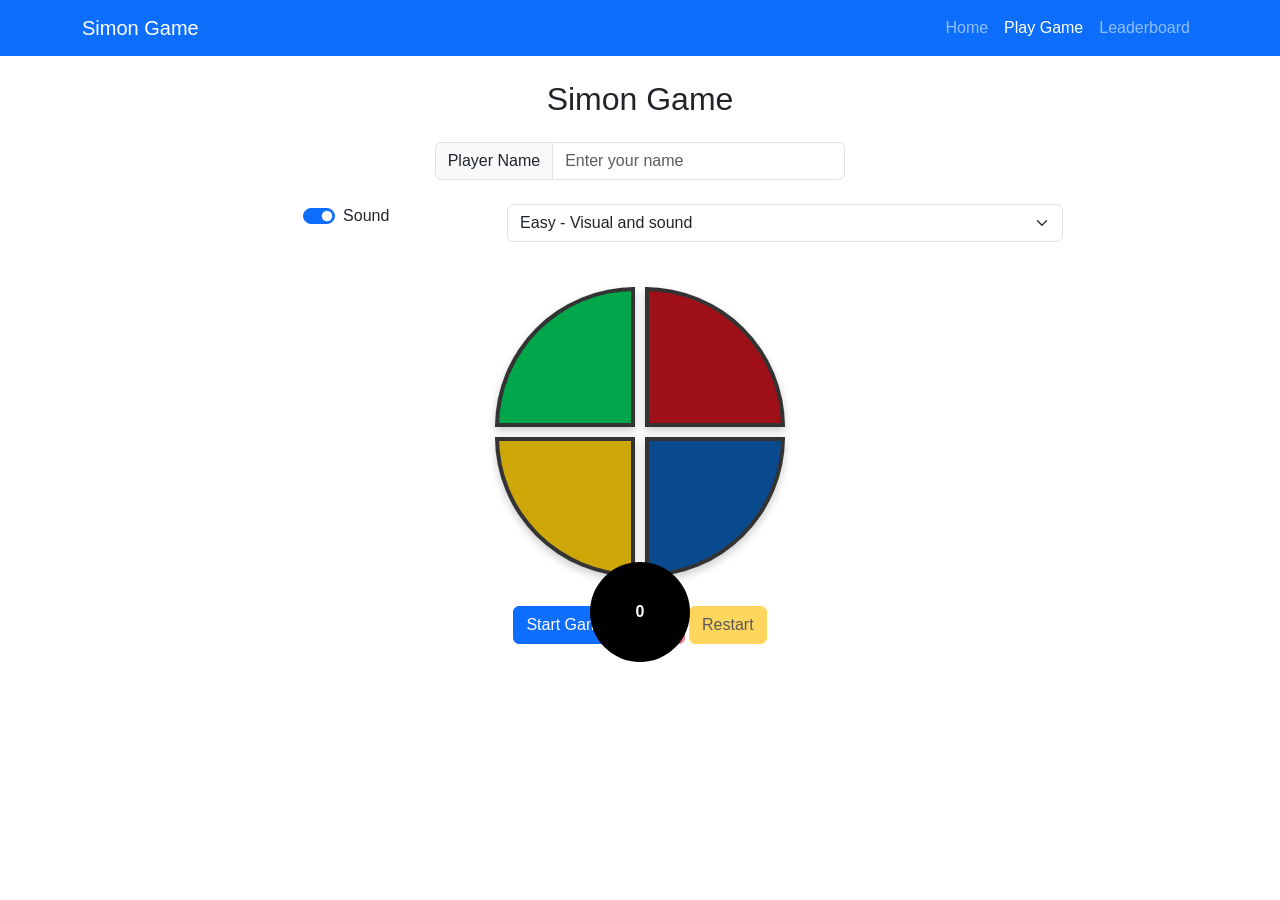
==== game.html @ eb1d98c2 "Added the Simon game project" ====
<!doctype html>
<html lang="en">
<head>
    <meta charset="utf-8">
    <meta name="viewport" content="width=device-width, initial-scale=1">
    <title>Simon Game</title>
    <link href="https://cdn.jsdelivr.net/npm/bootstrap@5.3.3/dist/css/bootstrap.min.css" rel="stylesheet">
    <link rel="stylesheet" href="css/styles.css">
</head>
<body>
    <nav class="navbar navbar-expand-lg navbar-dark bg-primary">
        <div class="container">
            <a class="navbar-brand" href="index.html">Simon Game</a>
            <button class="navbar-toggler" type="button" data-bs-toggle="collapse" data-bs-target="#navbarNav">
                <span class="navbar-toggler-icon"></span>
            </button>
            <div class="collapse navbar-collapse" id="navbarNav">
                <ul class="navbar-nav ms-auto">
                    <li class="nav-item"><a class="nav-link" href="index.html">Home</a></li>
                    <li class="nav-item"><a class="nav-link active" href="game.html">Play Game</a></li>
                    <li class="nav-item"><a class="nav-link" href="leaderboard.html">Leaderboard</a></li>
                </ul>
            </div>
        </div>
    </nav>

    <div class="row">
        <div class="col-lg-8 container text-center">
            <h2 class="my-4">Simon Game</h2>
            
            <div class="row mb-4">
                <div class="col-md-6 offset-md-3">
                    <div class="input-group">
                        <span class="input-group-text">Player Name</span>
                        <input type="text" class="form-control" id="playerName" placeholder="Enter your name">
                    </div>
                </div>
            </div>

            <div class="game-settings mb-4">
                <div class="row justify-content-center">
                    <div class="col-md-4 mb-3">
                        <div class="form-check form-switch d-flex justify-content-center">
                            <input class="form-check-input" type="checkbox" id="soundToggle" checked>
                            <label class="form-check-label mx-2" for="soundToggle">Sound</label>
                        </div>
                    </div>
                    <div class="col-md-8 mb-3">
                        <select class="form-select" id="difficultySelect">
                            <option value="easy">Easy - Visual and sound</option>
                            <option value="medium">Medium - Fast visual and sound</option>
                            <option value="hard">Hard - Sound only (Musicians have an edge)</option>
                        </select>
                    </div>
                </div>
            </div>

            <div class="simon-container mb-4">
                <div id="centerLevel" style="position: absolute; top: 68%; left: 50%; transform: translate(-50%, -50%); background-color: black; color: white; width: 100px; height: 100px; border-radius: 50%; display: flex; justify-content: center; align-items: center; z-index: 10; font-weight: bold;">0</div>
                <div class="simon-row">
                    <div class="simon-btn green" id="green"></div>
                    <div class="simon-btn red" id="red"></div>
                </div>
                <div class="simon-row">
                    <div class="simon-btn yellow" id="yellow"></div>
                    <div class="simon-btn blue" id="blue"></div>
                </div>
            </div>

            <div id="gameStats" class="mb-4 d-none">
            <!-- <div id="gameStats" class="mb-4"></div> -->
                <div class="alert alert-info">
                    <h5>Current Score: <span id="currentScore">0</span></h5>
                    <p>Level: <span id="level">0</span></p>
                </div>
            </div>

            <div id="gameOverDisplay" class="alert alert-danger mb-4 d-none">
                <h5>Game Over!</h5>
                <p>Your score: <span id="finalScore">0</span></p>
                <p>Difficulty: <span id="finalDifficulty">Easy</span></p>
                <button type="button" class="btn btn-primary" id="saveScoreBtn">Save Score</button>
                <button type="button" class="btn btn-secondary" id="dontSaveBtn">Don't Save</button>
            </div>

            <div class="game-controls mb-3">
                <button id="startBtn" class="btn btn-primary">Start Game</button>
                <button id="stopBtn" class="btn btn-danger" disabled>Stop</button>
                <button id="restartBtn" class="btn btn-warning" disabled>Restart</button>
            </div>
        </div>
    </div>

    <script src="https://cdn.jsdelivr.net/npm/bootstrap@5.3.3/dist/js/bootstrap.bundle.min.js"></script>
    <script src="./js/game.js"></script>
</body>
</html>
---- css/styles.css ----
body {
    font-family: 'Arial', sans-serif;
}

.simon-container {
    width: 300px;
    height: 300px;
    margin: 0 auto;
    display: flex;
    flex-direction: column;
}

.simon-row {
    display: flex;
    flex: 1;
}

.simon-btn {
    flex: 1;
    border: 4px solid #333;
    cursor: pointer;
    margin: 5px;
    box-shadow: 0 4px 8px rgba(0, 0, 0, 0.2);
    transition: opacity 0.2s, transform 0.1s;
}

.simon-btn.active {
    transform: scale(0.95);
    opacity: 0.7;
}

.simon-btn.hidden {
    opacity: 0.2;
}

.green {
    background-color: #00a74a;
    border-top-left-radius: 100%;
}

.red {
    background-color: #9f0f17;
    border-top-right-radius: 100%;
}

.yellow {
    background-color: #cca707;
    border-bottom-left-radius: 100%;
}

.blue {
    background-color: #094a8f;
    border-bottom-right-radius: 100%;
}

/* .game-controls {
    margin-top: 20px;
} */

@media (max-width: 576px) {
    .simon-container {
        width: 250px;
        height: 250px;
    }
}

.card {
    box-shadow: 0 4px 8px rgba(0, 0, 0, 0.1);
}
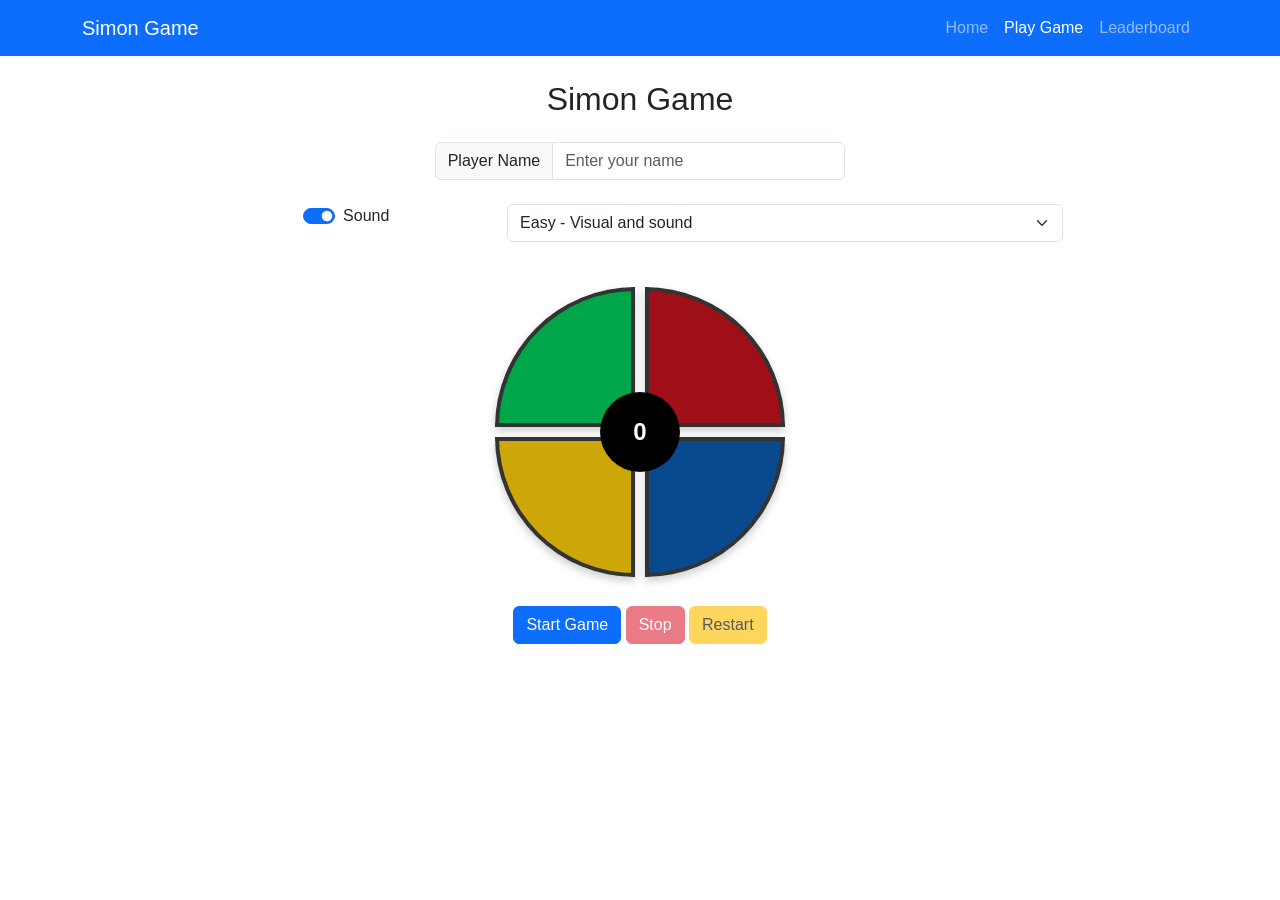
==== commit 9c65a580: "A minor change in simon container css" ====
--- a/game.html
+++ b/game.html
@@ -56,7 +56,7 @@
             </div>
 
             <div class="simon-container mb-4">
-                <div id="centerLevel" style="position: absolute; top: 68%; left: 50%; transform: translate(-50%, -50%); background-color: black; color: white; width: 100px; height: 100px; border-radius: 50%; display: flex; justify-content: center; align-items: center; z-index: 10; font-weight: bold;">0</div>
+                <div id="centerLevel">0</div>
                 <div class="simon-row">
                     <div class="simon-btn green" id="green"></div>
                     <div class="simon-btn red" id="red"></div>
--- a/css/styles.css
+++ b/css/styles.css
@@ -3,12 +3,32 @@
 }
 
 .simon-container {
+    position: relative;
     width: 300px;
     height: 300px;
     margin: 0 auto;
     display: flex;
     flex-direction: column;
 }
+
+#centerLevel {
+    position: absolute;
+    top: 50%;
+    left: 50%;
+    transform: translate(-50%, -50%);
+    background-color: black;
+    color: white;
+    width: 80px;
+    height: 80px;
+    border-radius: 50%;
+    display: flex;
+    justify-content: center;
+    align-items: center;
+    z-index: 10;
+    font-weight: bold;
+    font-size: 24px;
+}
+
 
 .simon-row {
     display: flex;
@@ -66,4 +86,4 @@
 
 .card {
     box-shadow: 0 4px 8px rgba(0, 0, 0, 0.1);
-}+}
